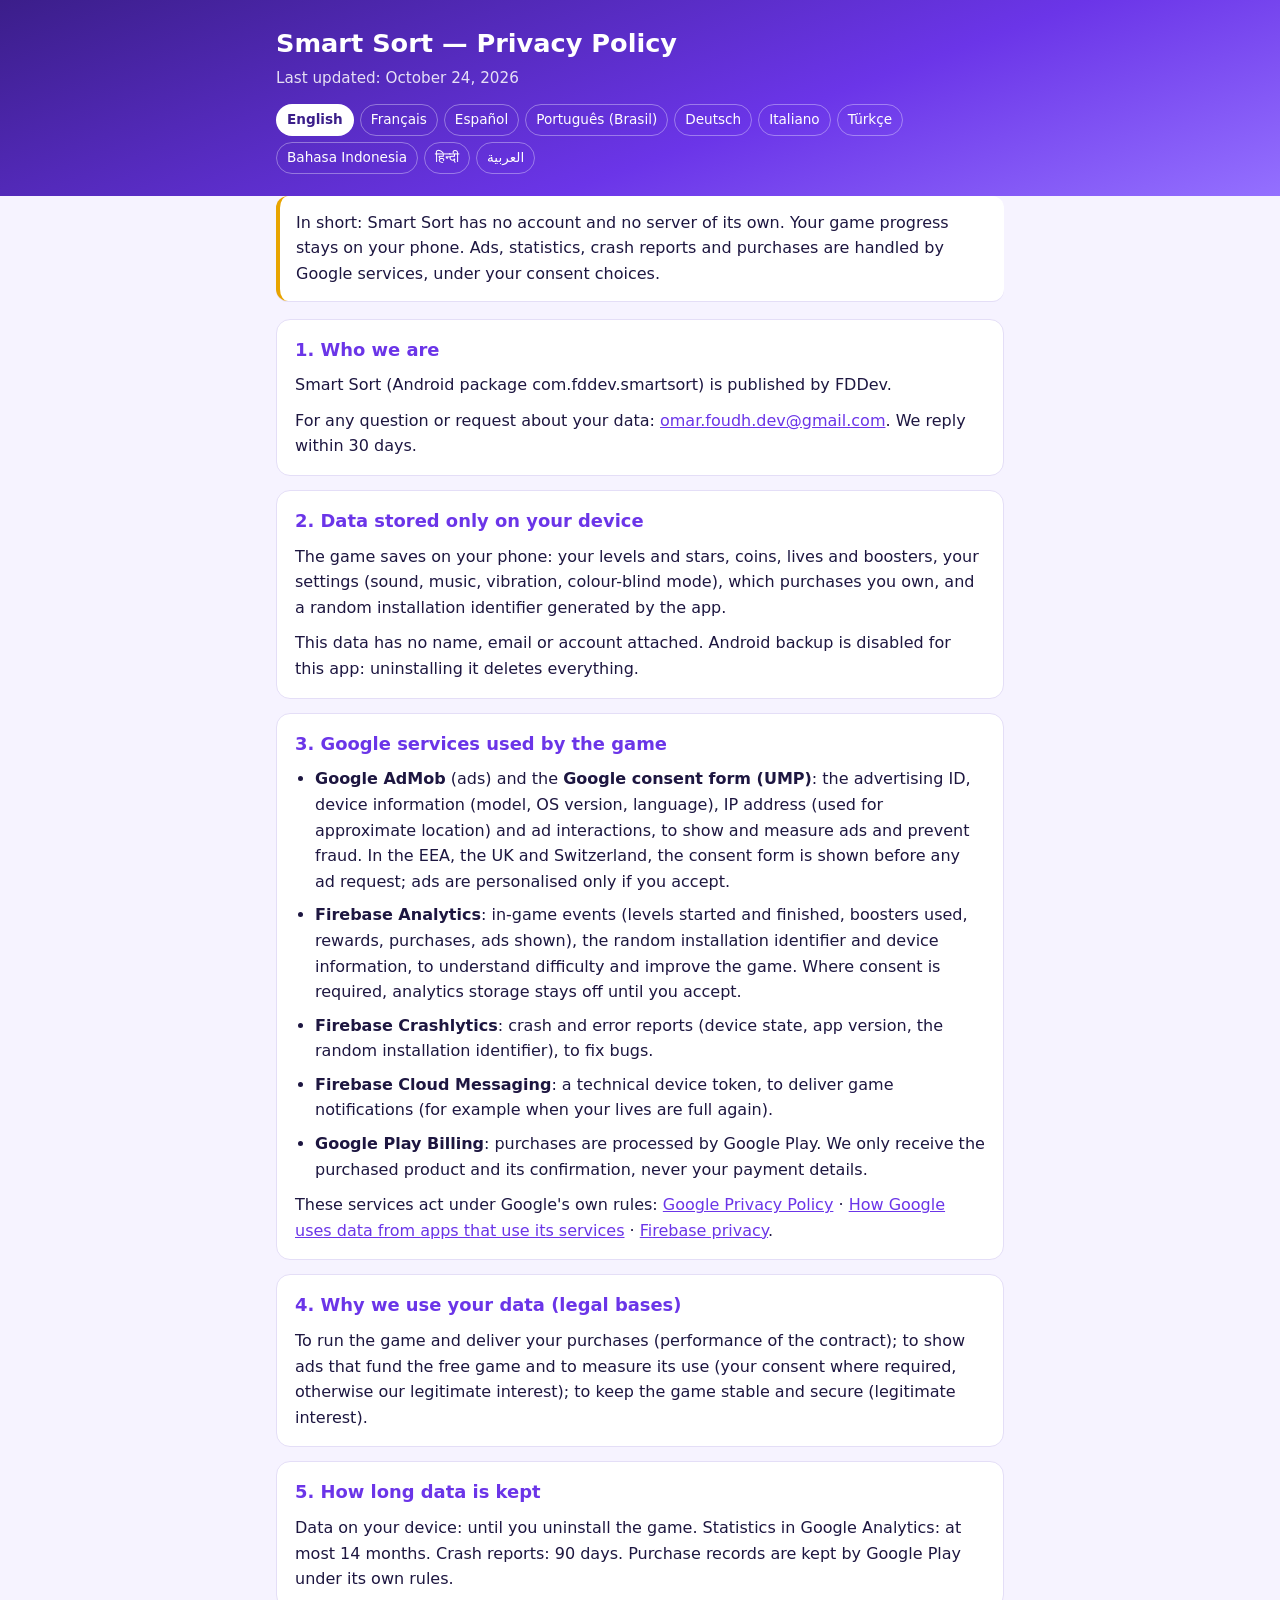
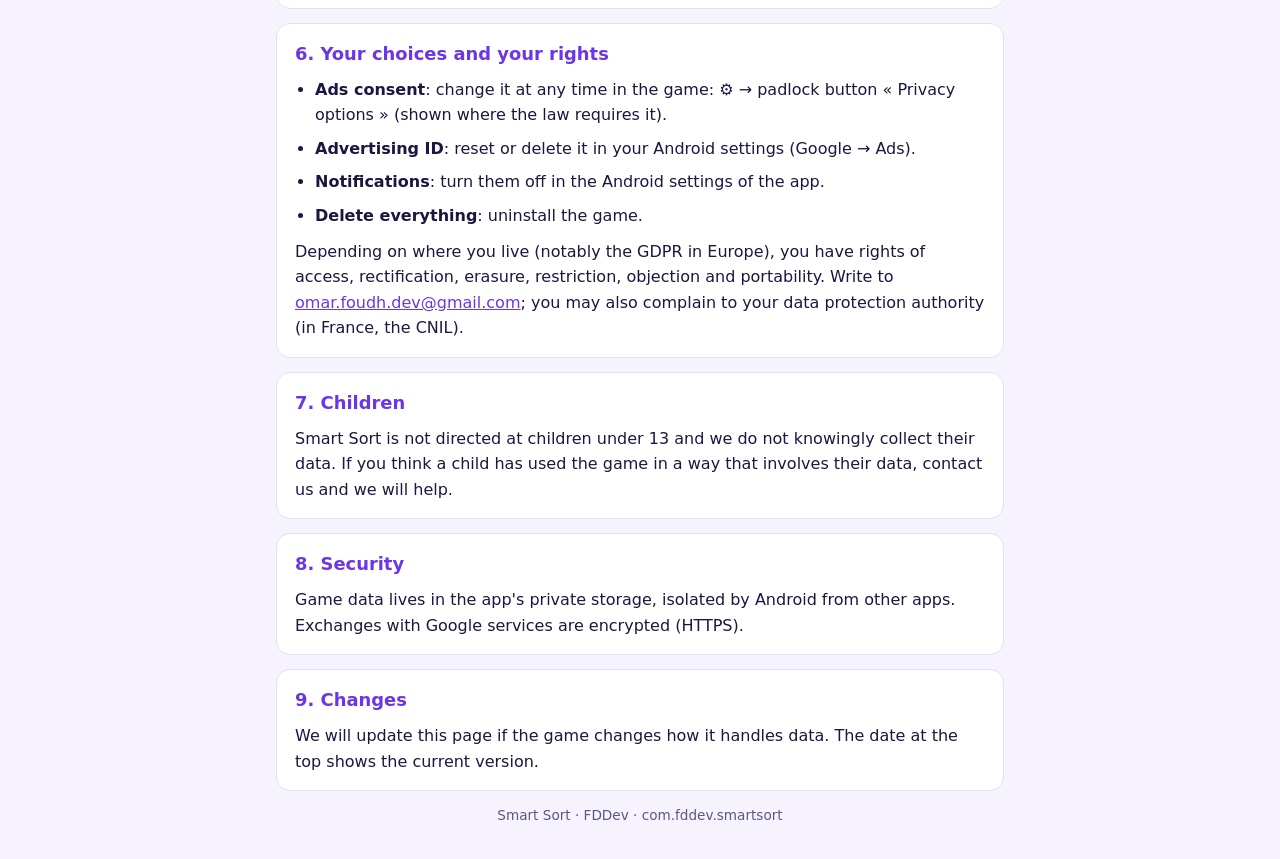
==== index.html @ 3ef5d872 "Smart Sort privacy policy in 10 languages" ====
<!doctype html>
<html lang="en"><head><meta charset="utf-8"><meta name="viewport" content="width=device-width,initial-scale=1">
<title>Privacy Policy — Smart Sort</title><link rel="alternate" hreflang="en" href="en.html"><link rel="alternate" hreflang="fr" href="fr.html"><link rel="alternate" hreflang="es" href="es.html"><link rel="alternate" hreflang="pt" href="pt.html"><link rel="alternate" hreflang="de" href="de.html"><link rel="alternate" hreflang="it" href="it.html"><link rel="alternate" hreflang="tr" href="tr.html"><link rel="alternate" hreflang="id" href="id.html"><link rel="alternate" hreflang="hi" href="hi.html"><link rel="alternate" hreflang="ar" href="ar.html"><link rel="alternate" hreflang="x-default" href="en.html"><link rel="stylesheet" href="style.css">
<script>(function(){var s=["en","fr","es","pt","de","it","tr","id","hi","ar"],q=new URLSearchParams(location.search).get("lang");
var c=(q||(navigator.languages&&navigator.languages[0])||navigator.language||"en").toLowerCase().slice(0,2);
if(q!==null||!sessionStorage.getItem("noredir")){location.replace((s.indexOf(c)>=0?c:"en")+".html");}})();</script></head>
<body><header><div class="wrap"><h1>Smart Sort — Privacy Policy</h1><p>Choose your language</p></div></header>
<main class="wrap"><div class="pick"><a href="en.html" hreflang="en" lang="en">English</a><a href="fr.html" hreflang="fr" lang="fr">Français</a><a href="es.html" hreflang="es" lang="es">Español</a><a href="pt.html" hreflang="pt" lang="pt">Português (Brasil)</a><a href="de.html" hreflang="de" lang="de">Deutsch</a><a href="it.html" hreflang="it" lang="it">Italiano</a><a href="tr.html" hreflang="tr" lang="tr">Türkçe</a><a href="id.html" hreflang="id" lang="id">Bahasa Indonesia</a><a href="hi.html" hreflang="hi" lang="hi">हिन्दी</a><a href="ar.html" hreflang="ar" lang="ar">العربية</a></div></main><footer>Smart Sort · FDDev · com.fddev.smartsort</footer></body></html>
---- style.css ----
:root{--bg:#f6f3ff;--card:#fff;--ink:#1d1640;--muted:#5d5683;--accent:#6b35e8;--gold:#e8a400;--line:#e4def7}
@media (prefers-color-scheme:dark){:root{--bg:#120b2e;--card:#1c1444;--ink:#efeaff;--muted:#b6acdf;--accent:#b79aff;--gold:#ffc533;--line:#2e2466}}
*{box-sizing:border-box}html{-webkit-text-size-adjust:100%}
body{margin:0;background:var(--bg);color:var(--ink);font:16px/1.6 system-ui,-apple-system,"Segoe UI",Roboto,"Noto Sans","Noto Sans Arabic","Noto Sans Devanagari",sans-serif}
header{background:linear-gradient(160deg,#3b1e8a,#6b35e8 60%,#9470ff);color:#fff;padding:28px 16px 22px}
.wrap{max-width:760px;margin:0 auto;padding:0 16px}
header h1{margin:0 0 6px;font-size:1.6rem;line-height:1.25}
header p{margin:0;opacity:.85;font-size:.95rem}
nav.langs{display:flex;flex-wrap:wrap;gap:6px;margin-top:14px}
nav.langs a{color:#fff;text-decoration:none;font-size:.85rem;padding:4px 10px;border-radius:999px;border:1px solid rgba(255,255,255,.35)}
nav.langs a[aria-current]{background:#fff;color:#3b1e8a;font-weight:700}
main{padding:20px 0 40px}
.tldr{background:var(--card);border-inline-start:4px solid var(--gold);border-radius:12px;padding:14px 16px;margin:0 0 18px;box-shadow:0 1px 0 var(--line)}
section{background:var(--card);border:1px solid var(--line);border-radius:14px;padding:16px 18px;margin:0 0 14px}
h2{margin:0 0 8px;font-size:1.12rem;color:var(--accent)}
p{margin:0 0 10px}p:last-child{margin-bottom:0}
ul{margin:0 0 10px;padding-inline-start:20px}li{margin:0 0 8px}
a{color:var(--accent)}
footer{color:var(--muted);font-size:.85rem;text-align:center;padding:0 16px 32px}
.pick{display:grid;grid-template-columns:repeat(auto-fill,minmax(160px,1fr));gap:10px}
.pick a{display:block;background:var(--card);border:1px solid var(--line);border-radius:12px;padding:14px;text-decoration:none;color:var(--ink);font-weight:600}
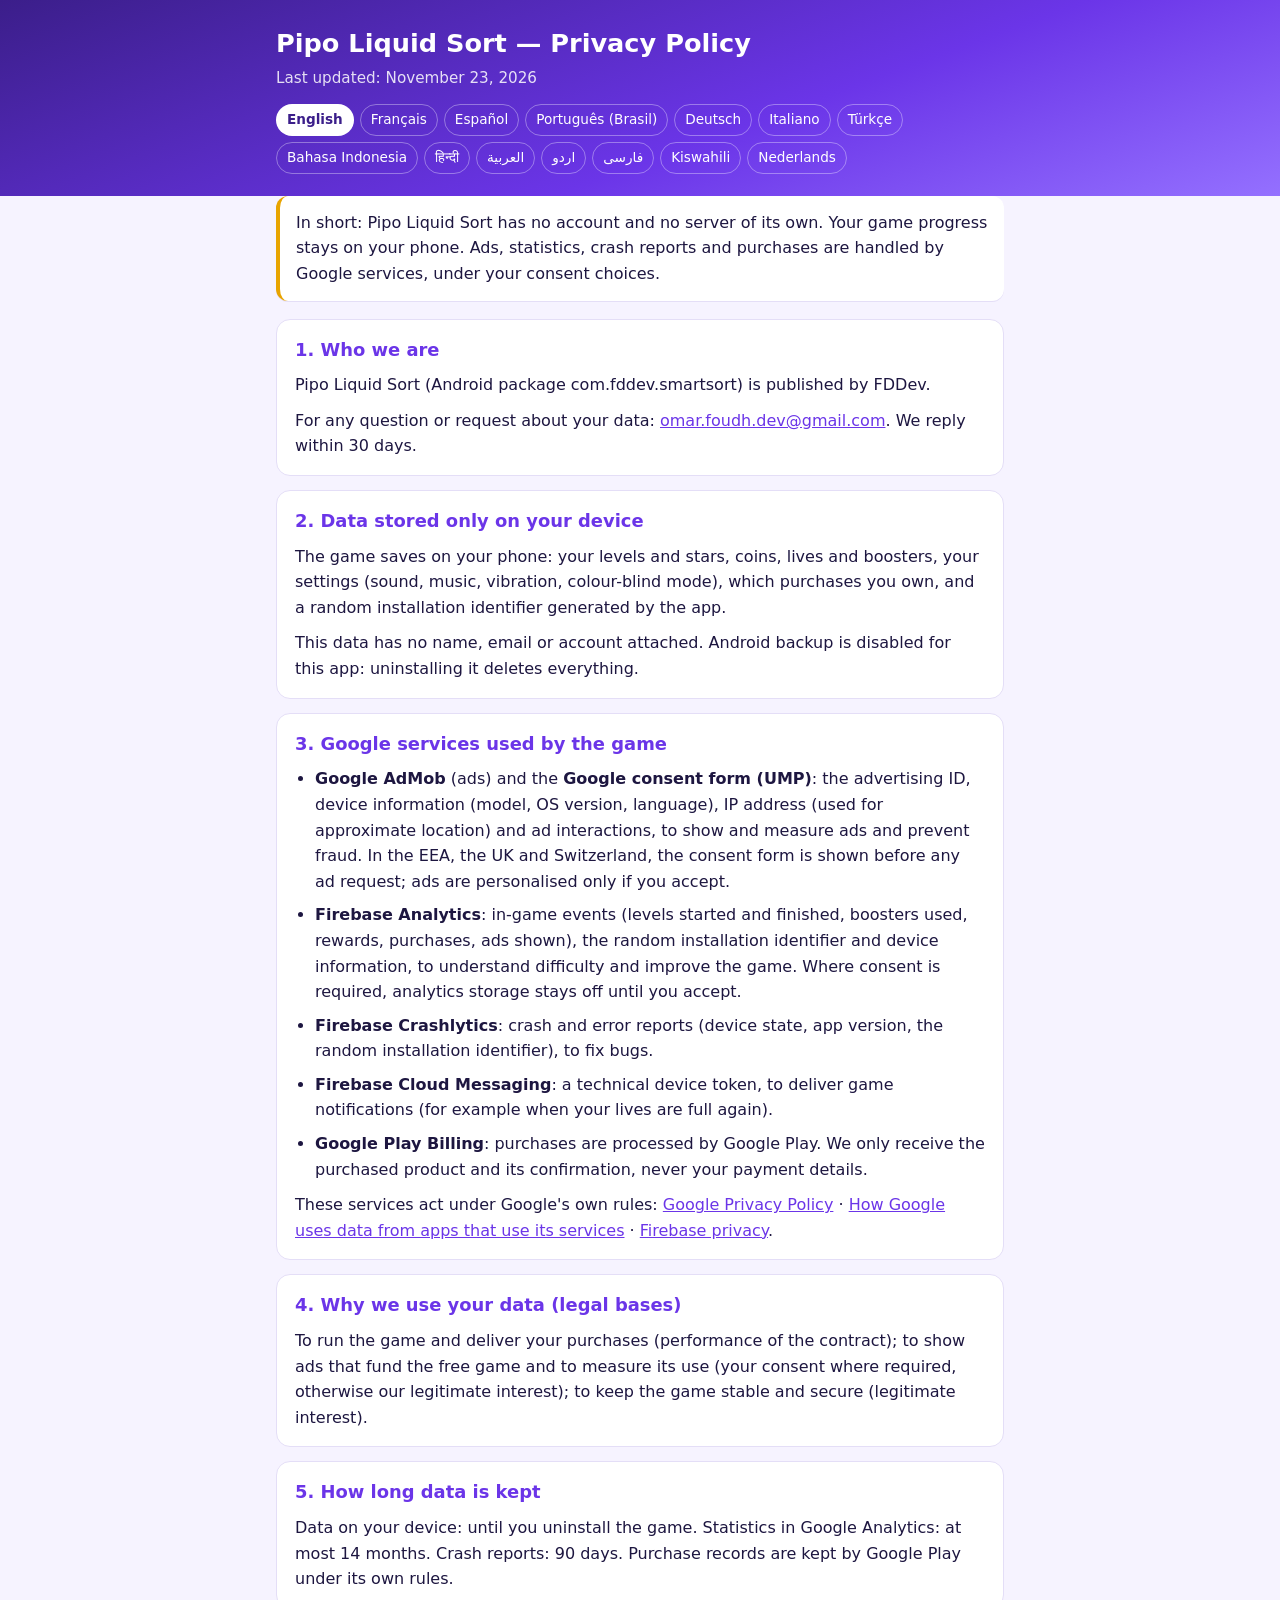
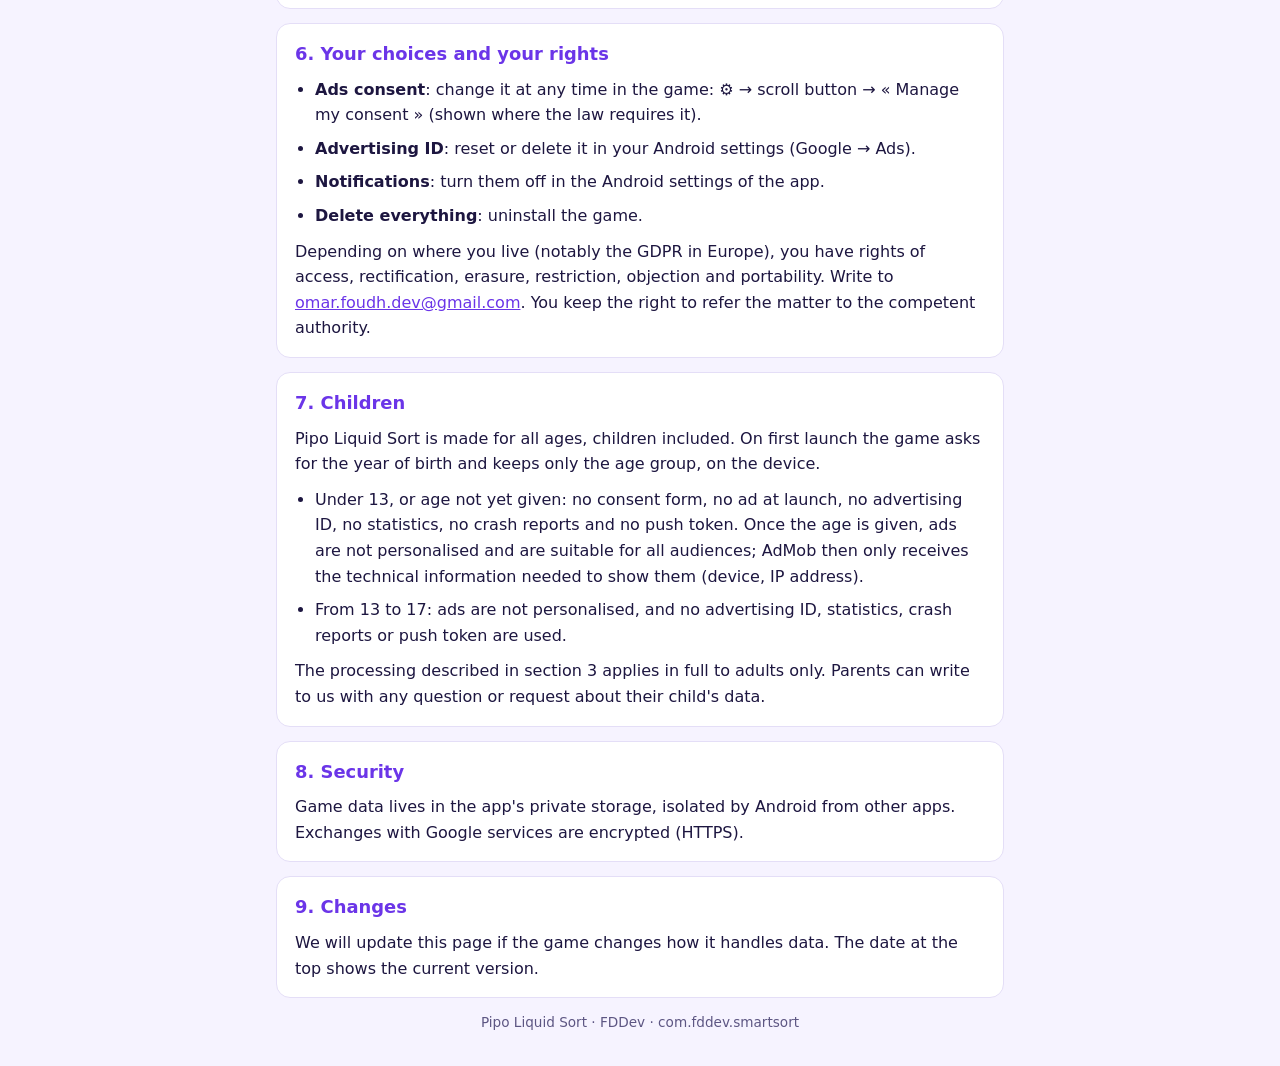
==== commit 73420c91: "Pipo Liquid Sort: new name, all ages (age screen), 14 languages" ====
--- a/index.html
+++ b/index.html
@@ -1,8 +1,8 @@
 <!doctype html>
 <html lang="en"><head><meta charset="utf-8"><meta name="viewport" content="width=device-width,initial-scale=1">
-<title>Privacy Policy — Smart Sort</title><link rel="alternate" hreflang="en" href="en.html"><link rel="alternate" hreflang="fr" href="fr.html"><link rel="alternate" hreflang="es" href="es.html"><link rel="alternate" hreflang="pt" href="pt.html"><link rel="alternate" hreflang="de" href="de.html"><link rel="alternate" hreflang="it" href="it.html"><link rel="alternate" hreflang="tr" href="tr.html"><link rel="alternate" hreflang="id" href="id.html"><link rel="alternate" hreflang="hi" href="hi.html"><link rel="alternate" hreflang="ar" href="ar.html"><link rel="alternate" hreflang="x-default" href="en.html"><link rel="stylesheet" href="style.css">
-<script>(function(){var s=["en","fr","es","pt","de","it","tr","id","hi","ar"],q=new URLSearchParams(location.search).get("lang");
+<title>Privacy Policy — Pipo Liquid Sort</title><link rel="alternate" hreflang="en" href="en.html"><link rel="alternate" hreflang="fr" href="fr.html"><link rel="alternate" hreflang="es" href="es.html"><link rel="alternate" hreflang="pt" href="pt.html"><link rel="alternate" hreflang="de" href="de.html"><link rel="alternate" hreflang="it" href="it.html"><link rel="alternate" hreflang="tr" href="tr.html"><link rel="alternate" hreflang="id" href="id.html"><link rel="alternate" hreflang="hi" href="hi.html"><link rel="alternate" hreflang="ar" href="ar.html"><link rel="alternate" hreflang="ur" href="ur.html"><link rel="alternate" hreflang="fa" href="fa.html"><link rel="alternate" hreflang="sw" href="sw.html"><link rel="alternate" hreflang="nl" href="nl.html"><link rel="alternate" hreflang="x-default" href="en.html"><link rel="stylesheet" href="style.css">
+<script>(function(){var s=["en","fr","es","pt","de","it","tr","id","hi","ar","ur","fa","sw","nl"],q=new URLSearchParams(location.search).get("lang");
 var c=(q||(navigator.languages&&navigator.languages[0])||navigator.language||"en").toLowerCase().slice(0,2);
 if(q!==null||!sessionStorage.getItem("noredir")){location.replace((s.indexOf(c)>=0?c:"en")+".html");}})();</script></head>
-<body><header><div class="wrap"><h1>Smart Sort — Privacy Policy</h1><p>Choose your language</p></div></header>
-<main class="wrap"><div class="pick"><a href="en.html" hreflang="en" lang="en">English</a><a href="fr.html" hreflang="fr" lang="fr">Français</a><a href="es.html" hreflang="es" lang="es">Español</a><a href="pt.html" hreflang="pt" lang="pt">Português (Brasil)</a><a href="de.html" hreflang="de" lang="de">Deutsch</a><a href="it.html" hreflang="it" lang="it">Italiano</a><a href="tr.html" hreflang="tr" lang="tr">Türkçe</a><a href="id.html" hreflang="id" lang="id">Bahasa Indonesia</a><a href="hi.html" hreflang="hi" lang="hi">हिन्दी</a><a href="ar.html" hreflang="ar" lang="ar">العربية</a></div></main><footer>Smart Sort · FDDev · com.fddev.smartsort</footer></body></html>
+<body><header><div class="wrap"><h1>Pipo Liquid Sort — Privacy Policy</h1><p>Choose your language</p></div></header>
+<main class="wrap"><div class="pick"><a href="en.html" hreflang="en" lang="en">English</a><a href="fr.html" hreflang="fr" lang="fr">Français</a><a href="es.html" hreflang="es" lang="es">Español</a><a href="pt.html" hreflang="pt" lang="pt">Português (Brasil)</a><a href="de.html" hreflang="de" lang="de">Deutsch</a><a href="it.html" hreflang="it" lang="it">Italiano</a><a href="tr.html" hreflang="tr" lang="tr">Türkçe</a><a href="id.html" hreflang="id" lang="id">Bahasa Indonesia</a><a href="hi.html" hreflang="hi" lang="hi">हिन्दी</a><a href="ar.html" hreflang="ar" lang="ar">العربية</a><a href="ur.html" hreflang="ur" lang="ur">اردو</a><a href="fa.html" hreflang="fa" lang="fa">فارسی</a><a href="sw.html" hreflang="sw" lang="sw">Kiswahili</a><a href="nl.html" hreflang="nl" lang="nl">Nederlands</a></div></main><footer>Pipo Liquid Sort · FDDev · com.fddev.smartsort</footer></body></html>
